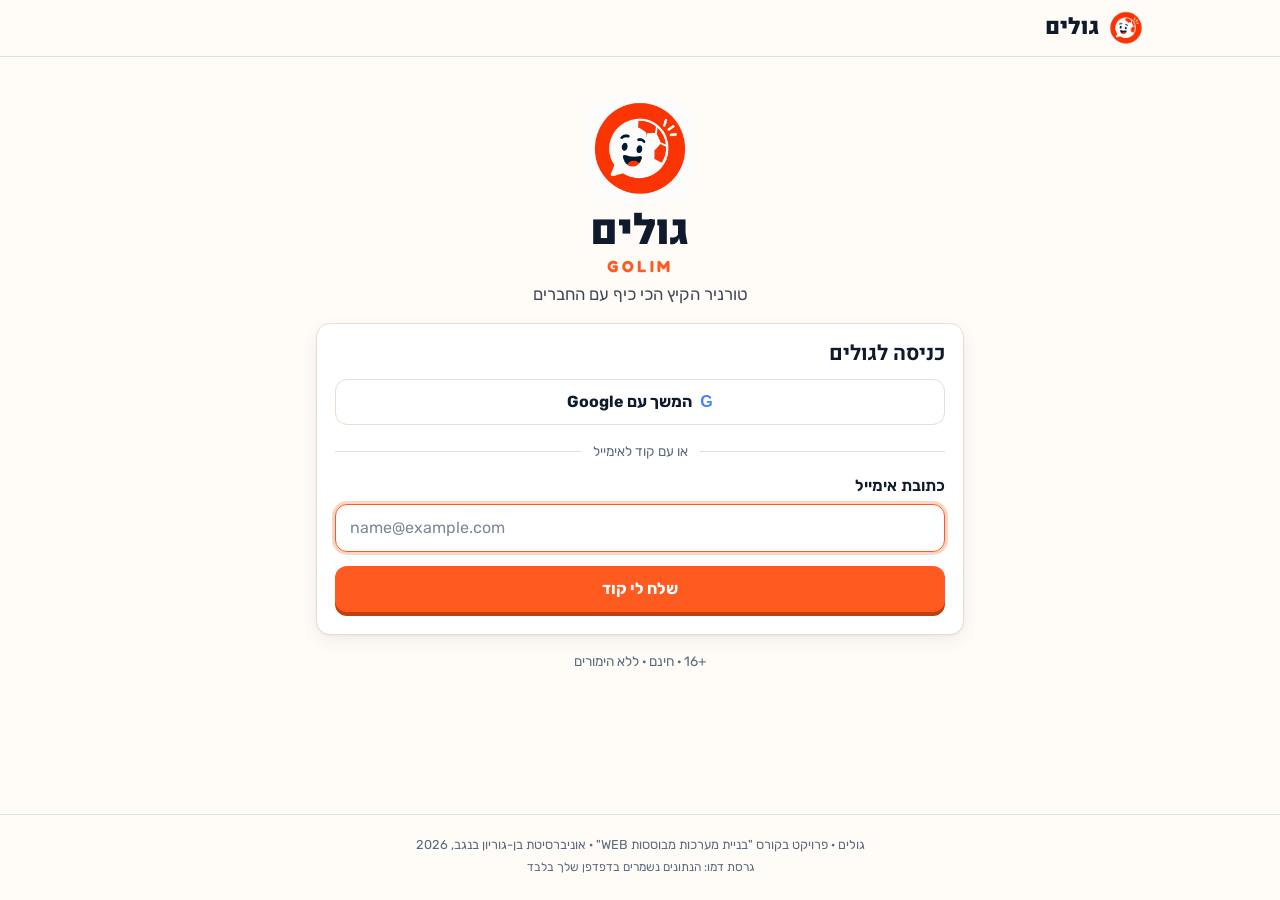
==== client/index.html @ 4a842ca5 "feat(client): Part B — HTML/CSS/JS client for Golim Six pages from the Part A spec (login + name, ma" ====
<!doctype html>
<html lang="he" dir="rtl">
<head>
  <meta charset="utf-8">
  <meta name="viewport" content="width=device-width, initial-scale=1, viewport-fit=cover">
  <title>כניסה · גולים</title>
  <meta name="description" content="גולים — ניחוש תוצאות משחקי כדורגל בליגות פרטיות עם חברים">
  <meta name="theme-color" content="#FF5A1F">
  <link rel="icon" type="image/png" href="img/logo.png">
  <link rel="preconnect" href="https://fonts.googleapis.com">
  <link rel="preconnect" href="https://fonts.gstatic.com" crossorigin>
  <link rel="stylesheet" href="https://fonts.googleapis.com/css2?family=Fredoka:wght@600;700&family=Heebo:wght@700;800;900&family=Rubik:wght@400;500;600;700&display=swap">
  <link rel="stylesheet" href="css/base.css">
  <link rel="stylesheet" href="css/layout.css">
  <link rel="stylesheet" href="css/components.css">
  <link rel="stylesheet" href="css/pages.css">
  <script src="js/data.js" defer></script>
  <script src="js/scoring.js" defer></script>
  <script src="js/validation.js" defer></script>
  <script src="js/api.js" defer></script>
  <script src="js/ui.js" defer></script>
  <script src="js/pages/login.js" defer></script>
</head>
<body data-page="login">
  <a class="skip-link" href="#main">דלג לתוכן</a>

  <header class="site-header">
    <div class="header-inner">
      <a class="brand" href="index.html" aria-label="גולים — עמוד הכניסה">
        <img src="img/logo.png" alt="" width="36" height="36">
        <span class="brand-name">גולים</span>
      </a>
    </div>
  </header>

  <main id="main" class="page page--narrow">
    <section class="login-hero" aria-labelledby="app-title">
      <img class="login-logo" src="img/logo.png" alt="" width="104" height="104">
      <h1 id="app-title" class="login-title">גולים <span class="login-title-en" lang="en">GOLIM</span></h1>
      <p class="login-tagline">טורניר הקיץ הכי כיף עם החברים</p>
    </section>

    <!-- שלב 1: בחירת שיטת כניסה והזנת אימייל -->
    <section id="step-email" class="card auth-step" aria-labelledby="email-title">
      <h2 id="email-title">כניסה לגולים</h2>
      <button type="button" class="btn btn--google btn--block" id="google-btn">
        <span class="google-g" aria-hidden="true">G</span> המשך עם Google
      </button>
      <p class="divider"><span>או עם קוד לאימייל</span></p>
      <form id="email-form" novalidate>
        <label for="email">כתובת אימייל</label>
        <input id="email" name="email" type="email" inputmode="email" autocomplete="email" dir="ltr"
               placeholder="name@example.com" aria-describedby="email-error">
        <p class="field-error" id="email-error" aria-live="polite"></p>
        <button type="button" class="link-btn" id="email-suggestion" hidden></button>
        <button type="submit" class="btn btn--primary btn--block">שלח לי קוד</button>
      </form>
    </section>

    <!-- שלב 2: הזנת הקוד שנשלח -->
    <section id="step-code" class="card auth-step" aria-labelledby="code-title" hidden>
      <h2 id="code-title">הזן את הקוד</h2>
      <p>שלחנו קוד בן 6 ספרות אל <bdi id="code-email" class="ltr-text"></bdi></p>
      <p class="demo-note">
        <span aria-hidden="true">📨</span>
        בגרסת הדמו אין שליחת מייל, אז הקוד מוצג כאן: <strong id="demo-code" class="ltr-text"></strong>
      </p>
      <form id="code-form" novalidate>
        <label for="code">קוד אימות</label>
        <input id="code" name="code" type="text" inputmode="numeric" autocomplete="one-time-code"
               maxlength="6" dir="ltr" class="code-input" aria-describedby="code-error">
        <p class="field-error" id="code-error" aria-live="polite"></p>
        <button type="submit" class="btn btn--primary btn--block">כניסה</button>
      </form>
      <div class="auth-links">
        <button type="button" class="link-btn" id="resend-btn">שלח קוד חדש</button>
        <button type="button" class="link-btn" id="change-email-btn">החלף כתובת אימייל</button>
      </div>
    </section>

    <!-- שלב 3: השלמת שם (רק בכניסה הראשונה) -->
    <section id="step-name" class="card auth-step" aria-labelledby="name-title" hidden>
      <h2 id="name-title">איך לקרוא לך?</h2>
      <p>השם יופיע בטבלאות ובליגות, כדי שהחברים יזהו אותך.</p>
      <form id="name-form" novalidate>
        <label for="display-name">שם תצוגה</label>
        <input id="display-name" name="displayName" type="text" autocomplete="nickname" maxlength="20"
               placeholder="לדוגמה: תום פ." aria-describedby="display-name-error display-name-count">
        <p class="hint" id="display-name-count">0/20 תווים</p>
        <p class="field-error" id="display-name-error" aria-live="polite"></p>
        <button type="submit" class="btn btn--primary btn--block">יאללה, מתחילים</button>
      </form>
    </section>

    <p class="fine-print"><bdi dir="ltr">16+</bdi> · חינם · ללא הימורים</p>
  </main>

  <footer class="site-footer">
    <p>גולים · פרויקט בקורס "בניית מערכות מבוססות WEB" · אוניברסיטת בן-גוריון בנגב, 2026</p>
    <p class="footer-note">גרסת דמו: הנתונים נשמרים בדפדפן שלך בלבד</p>
  </footer>
</body>
</html>
---- client/css/base.css ----
/*
 * base.css — משתני העיצוב (צבעים, גופנים, רדיוסים), איפוס בסיסי וטיפוגרפיה.
 * הצבעים והגופנים הם השפה העיצובית מסעיף 5 באפיון.
 */

:root {
  /* מותג */
  --orange: #FF5A1F;
  --orange-deep: #C23F0F;
  --orange-soft: #FFF3EA;

  /* משטחים וטקסט */
  --bg: #FFFBF6;
  --card: #FFFFFF;
  --sunken: #FAF1E6;
  --ink: #0F1B2D;
  --ink-2: #3D4856;
  --muted: #5A6B7F;
  --border: #EADDD1;

  /* צבעים סמנטיים — רק לתוצאות: פגיעה / חלקי / החטאה */
  --green: #16A34A;
  --green-soft: #E8F7EE;
  --amber: #B45309;
  --amber-soft: #FEF3E2;
  --red: #DC2626;
  --red-soft: #FDECEC;
  --blue: #2F80ED;

  /* מדליות לפודיום */
  --gold: #D9A82A;
  --silver: #C0C7CF;
  --bronze: #C28A52;

  --font-head: 'Heebo', 'Rubik', Arial, sans-serif;
  --font-body: 'Rubik', 'Heebo', Arial, sans-serif;
  --font-brand: 'Fredoka', 'Rubik', Arial, sans-serif;

  --radius: 14px;
  --radius-sm: 10px;
  --shadow: 0 1px 2px rgba(15, 27, 45, 0.05), 0 6px 18px rgba(15, 27, 45, 0.06);
  --nav-height: 68px;
  --content-width: 680px;
  --wide-width: 1040px;

  color-scheme: light;
}

/* מצב כהה לפי הגדרות המערכת */
@media (prefers-color-scheme: dark) {
  :root {
    --orange-soft: #33201A;
    --bg: #0B1422;
    --card: #14223A;
    --sunken: #0F1B2D;
    --ink: #F5EFE7;
    --ink-2: #D2DAE4;
    --muted: #9AABBE;
    --border: #26364F;
    --green: #34C46A;
    --green-soft: #12301F;
    --amber: #F0A43A;
    --amber-soft: #3A2A12;
    --red: #F26363;
    --red-soft: #3A1A1D;
    --shadow: 0 1px 2px rgba(0, 0, 0, 0.3), 0 6px 18px rgba(0, 0, 0, 0.25);
    color-scheme: dark;
  }
}

*,
*::before,
*::after {
  box-sizing: border-box;
}

html {
  -webkit-text-size-adjust: 100%;
}

body {
  margin: 0;
  min-height: 100vh;
  min-height: 100dvh; /* גובה אמיתי בנייד, כשסרגל הכתובת מתכווץ */
  display: flex;
  flex-direction: column;
  background: var(--bg);
  color: var(--ink);
  font-family: var(--font-body);
  font-size: 1rem;
  line-height: 1.5;
}

h1,
h2,
h3 {
  margin: 0;
  font-family: var(--font-head);
  line-height: 1.2;
}

p {
  margin: 0;
}

a {
  color: var(--orange-deep);
}

img {
  max-width: 100%;
  display: block;
}

button,
input {
  font: inherit;
  color: inherit;
}

button {
  cursor: pointer;
}

code {
  font-family: ui-monospace, Menlo, Consolas, monospace;
  background: var(--sunken);
  padding: 0.05em 0.35em;
  border-radius: 6px;
  direction: ltr;
  unicode-bidi: isolate;
}

[hidden] {
  display: none !important;
}

/* טבעת פוקוס גלויה לניווט במקלדת */
:focus-visible {
  outline: 3px solid var(--orange);
  outline-offset: 2px;
  border-radius: 6px;
}

/* מוסתר מהעין אבל נקרא בקורא מסך */
.visually-hidden {
  position: absolute;
  width: 1px;
  height: 1px;
  overflow: hidden;
  clip-path: inset(50%);
  white-space: nowrap;
}

.skip-link {
  position: absolute;
  inset-inline-start: 1rem;
  top: -100px;
  z-index: 100;
  background: var(--ink);
  color: var(--bg);
  padding: 0.5rem 1rem;
  border-radius: var(--radius-sm);
}

.skip-link:focus {
  top: 1rem;
}

.muted {
  color: var(--muted);
}

.ltr-text {
  direction: ltr;
  unicode-bidi: isolate;
}

@media (prefers-reduced-motion: reduce) {
  *,
  *::before,
  *::after {
    animation-duration: 0.01ms !important;
    transition-duration: 0.01ms !important;
  }
}
---- client/css/layout.css ----
/*
 * layout.css — מבנה העמוד: כותרת עליונה, תפריט ניווט, תוכן ואזור תחתון.
 * Mobile-first: בטלפון הניווט הוא סרגל תחתון בהישג אגודל,
 * ומ-900px ומעלה הוא עובר לשורה בכותרת העליונה.
 */

/* ---------- כותרת עליונה ---------- */

.site-header {
  position: sticky;
  top: 0;
  z-index: 40;
  background: var(--bg);
  border-bottom: 1px solid var(--border);
}

.header-inner {
  max-width: var(--wide-width);
  margin: 0 auto;
  padding: 10px 16px;
  display: flex;
  align-items: center;
  justify-content: space-between;
  gap: 16px;
}

.brand {
  display: flex;
  align-items: center;
  gap: 8px;
  text-decoration: none;
  color: var(--ink);
}

.brand img {
  border-radius: 10px; /* אייקון אפליקציה — הפינות הלבנות של הלוגו לא בולטות במצב כהה */
}

.brand-name {
  font-family: var(--font-head);
  font-weight: 900;
  font-size: 1.4rem;
}

.user-chip {
  display: flex;
  align-items: center;
  gap: 8px;
  text-decoration: none;
  color: var(--ink);
  font-weight: 500;
}

.user-chip-name {
  display: none; /* בטלפון רק העיגול עם האותיות */
}

/* ---------- ניווט: סרגל תחתון בטלפון ---------- */

.site-nav {
  position: fixed;
  inset-inline: 0;
  bottom: 0;
  z-index: 50;
  background: var(--card);
  border-top: 1px solid var(--border);
  padding-bottom: env(safe-area-inset-bottom);
}

.site-nav ul {
  list-style: none;
  margin: 0 auto;
  padding: 0;
  max-width: 520px;
  height: var(--nav-height);
  display: grid;
  grid-template-columns: repeat(4, 1fr);
}

.site-nav a {
  height: 100%;
  display: flex;
  flex-direction: column;
  align-items: center;
  justify-content: center;
  gap: 2px;
  color: var(--muted);
  text-decoration: none;
  font-size: 0.78rem;
  font-weight: 500;
}

.nav-icon {
  font-size: 1.35rem;
  line-height: 1;
  filter: grayscale(1);
  opacity: 0.7;
}

.site-nav a[aria-current] {
  color: var(--orange-deep);
  font-weight: 700;
}

.site-nav a[aria-current] .nav-icon {
  filter: none;
  opacity: 1;
}

/* מקום לסרגל התחתון, כדי שלא יסתיר את סוף העמוד */
body:has(.site-nav) {
  padding-bottom: calc(var(--nav-height) + env(safe-area-inset-bottom));
}

/* ---------- תוכן ---------- */

.page {
  flex: 1;
  width: 100%;
  max-width: var(--wide-width);
  margin: 0 auto;
  padding: 20px 16px 40px;
  display: flex;
  flex-direction: column;
  gap: 16px;
}

.page--narrow {
  max-width: var(--content-width);
}

.page-title {
  font-size: 1.75rem;
  font-weight: 900;
}

.section-title {
  font-size: 1.15rem;
  font-weight: 800;
  margin-bottom: 10px;
}

/* ---------- אזור תחתון ---------- */

.site-footer {
  padding: 20px 16px 24px;
  text-align: center;
  color: var(--muted);
  font-size: 0.8rem;
  border-top: 1px solid var(--border);
}

.footer-note {
  margin-top: 4px;
  font-size: 0.75rem;
}

/* ---------- מחשב: הניווט עולה לכותרת ---------- */

@media (min-width: 900px) {
  .header-inner {
    display: grid;
    grid-template-columns: 1fr auto 1fr;
  }

  .site-nav {
    position: static;
    background: none;
    border: 0;
    padding: 0;
  }

  .site-nav ul {
    height: auto;
    display: flex;
    gap: 4px;
  }

  .site-nav a {
    flex-direction: row;
    gap: 6px;
    padding: 8px 16px;
    border-radius: 999px;
    font-size: 0.95rem;
    color: var(--ink-2);
    transition: background-color 0.15s;
  }

  .site-nav a:hover {
    background: var(--sunken);
  }

  .site-nav a[aria-current] {
    background: var(--orange-soft);
  }

  .nav-icon {
    font-size: 1.05rem;
  }

  .user-slot {
    justify-self: end;
  }

  .user-chip-name {
    display: inline;
  }

  body:has(.site-nav) {
    padding-bottom: 0;
  }

  .page {
    padding-top: 32px;
  }
}
---- client/css/components.css ----
/*
 * components.css — רכיבים שחוזרים בכל האתר: כרטיסים, כפתורים, טפסים, שבבים, תגים והודעות.
 */

/* ---------- כרטיס ---------- */

.card {
  background: var(--card);
  border: 1px solid var(--border);
  border-radius: var(--radius);
  box-shadow: var(--shadow);
  padding: 18px;
}

.card-title {
  font-size: 1.1rem;
  font-weight: 800;
  margin-bottom: 10px;
}

/* ---------- כפתורים ---------- */

.btn {
  display: inline-flex;
  align-items: center;
  justify-content: center;
  gap: 8px;
  min-height: 44px; /* אזור לחיצה מינימלי לאצבע */
  padding: 10px 20px;
  border: 1px solid transparent;
  border-radius: 12px;
  font-weight: 700;
  text-decoration: none;
  transition: transform 0.08s, box-shadow 0.08s, background-color 0.15s;
}

.btn:disabled {
  cursor: not-allowed;
  opacity: 0.6;
}

/* הכפתור הראשי "טקטילי": צל כתום כהה מתחתיו, שוקע 4px בלחיצה */
.btn--primary {
  background: var(--orange);
  color: #fff;
  box-shadow: 0 4px 0 var(--orange-deep);
  margin-bottom: 4px;
}

.btn--primary:hover:not(:disabled) {
  background: #FF6B35;
}

.btn--primary:active:not(:disabled) {
  transform: translateY(4px);
  box-shadow: 0 0 0 var(--orange-deep);
}

.btn--secondary {
  background: var(--orange-soft);
  color: var(--orange-deep);
  border-color: color-mix(in srgb, var(--orange) 30%, transparent);
}

.btn--secondary:hover:not(:disabled) {
  background: color-mix(in srgb, var(--orange) 18%, var(--card));
}

.btn--ghost {
  background: transparent;
  color: var(--ink-2);
  border-color: var(--border);
}

.btn--ghost:hover:not(:disabled) {
  background: var(--sunken);
}

.btn--danger {
  background: transparent;
  color: var(--red);
  border-color: color-mix(in srgb, var(--red) 40%, transparent);
}

.btn--danger:hover {
  background: var(--red-soft);
}

.btn--google {
  background: var(--card);
  color: var(--ink);
  border-color: var(--border);
}

.btn--google:hover:not(:disabled) {
  background: var(--sunken);
}

.google-g {
  font-family: Arial, sans-serif;
  font-weight: 700;
  color: #4285F4;
}

.btn--whatsapp {
  background: #25D366;
  color: #0B3D1F;
}

.btn--block {
  width: 100%;
}

.btn--lg {
  min-height: 54px;
  font-size: 1.1rem;
}

.btn--sm {
  min-height: 38px;
  padding: 6px 14px;
  font-size: 0.9rem;
}

.link-btn {
  background: none;
  border: 0;
  padding: 6px 0;
  color: var(--orange-deep);
  font-weight: 600;
  text-decoration: underline;
  text-underline-offset: 3px;
}

.link-btn:disabled {
  color: var(--muted);
  text-decoration: none;
  cursor: default;
}

.icon-btn {
  display: inline-flex;
  align-items: center;
  justify-content: center;
  width: 44px;
  height: 44px;
  border-radius: 50%;
  background: var(--card);
  border: 1px solid var(--border);
  color: var(--ink);
  text-decoration: none;
  font-size: 1.1rem;
}

.spinner {
  width: 18px;
  height: 18px;
  border: 2.5px solid currentColor;
  border-inline-end-color: transparent;
  border-radius: 50%;
  animation: spin 0.7s linear infinite;
}

@keyframes spin {
  to {
    transform: rotate(360deg);
  }
}

/* ---------- טפסים ---------- */

label {
  display: block;
  font-weight: 600;
  margin-bottom: 6px;
}

input[type="text"],
input[type="email"],
input[type="search"] {
  width: 100%;
  min-height: 48px;
  padding: 10px 14px;
  border: 1.5px solid var(--border);
  border-radius: 12px;
  background: var(--card);
  font-size: 1rem; /* 16px ומעלה — מונע זום אוטומטי באייפון */
  transition: border-color 0.15s;
}

input:focus-visible {
  outline: none;
  border-color: var(--orange);
  box-shadow: 0 0 0 3px color-mix(in srgb, var(--orange) 25%, transparent);
}

input[aria-invalid="true"] {
  border-color: var(--red);
  background: var(--red-soft);
}

input::placeholder {
  color: var(--muted);
  opacity: 0.8;
}

/* רווחים בתוך טפסים */
form > label:not(:first-child) {
  margin-top: 14px;
}

form > .btn,
form > .form-actions {
  margin-top: 14px;
}

form .field-error,
form .hint {
  margin-top: 6px;
}

.field-error {
  color: var(--red);
  font-size: 0.9rem;
  font-weight: 500;
}

.field-error:empty {
  display: none;
}

.form-error {
  color: var(--red);
  font-weight: 600;
  text-align: center;
}

.form-error:empty {
  display: none;
}

.hint {
  color: var(--muted);
  font-size: 0.85rem;
}

.hint--warn {
  color: var(--amber);
  font-weight: 500;
}

.input-row {
  display: flex;
  gap: 8px;
}

.input-row input {
  flex: 1;
}

.form-actions {
  display: flex;
  flex-wrap: wrap;
  gap: 8px;
}

.check {
  display: inline-flex;
  align-items: center;
  gap: 8px;
  font-weight: 500;
  cursor: pointer;
  margin: 0;
}

.check input {
  width: 20px;
  height: 20px;
  accent-color: var(--orange);
}

/* מתג (switch) — checkbox רגיל עם עיצוב */
.switch {
  display: flex;
  align-items: center;
  gap: 12px;
  margin: 0;
  cursor: pointer;
  font-weight: 500;
}

.switch input {
  position: absolute;
  opacity: 0;
  width: 1px;
  height: 1px;
}

.switch-track {
  flex-shrink: 0;
  position: relative;
  width: 48px;
  height: 28px;
  border-radius: 999px;
  background: var(--border);
  transition: background-color 0.2s;
}

.switch-track::after {
  content: '';
  position: absolute;
  top: 3px;
  inset-inline-start: 3px;
  width: 22px;
  height: 22px;
  border-radius: 50%;
  background: #fff;
  box-shadow: 0 1px 3px rgba(0, 0, 0, 0.25);
  transition: inset-inline-start 0.2s;
}

.switch input:checked + .switch-track {
  background: var(--orange);
}

.switch input:checked + .switch-track::after {
  inset-inline-start: 23px;
}

.switch input:focus-visible + .switch-track {
  outline: 3px solid var(--orange);
  outline-offset: 2px;
}

.switch input:disabled ~ * {
  opacity: 0.5;
  cursor: not-allowed;
}

/* ---------- שבבים ולשוניות ---------- */

.chips {
  display: flex;
  flex-wrap: wrap;
  gap: 8px;
}

.chips--scroll {
  flex-wrap: nowrap;
  overflow-x: auto;
  padding-bottom: 4px;
  scrollbar-width: none;
}

.chip {
  flex-shrink: 0;
  min-height: 38px;
  padding: 6px 16px;
  border: 1.5px solid var(--border);
  border-radius: 999px;
  background: var(--card);
  color: var(--ink-2);
  font-weight: 500;
  white-space: nowrap;
  transition: background-color 0.15s, border-color 0.15s;
}

.chip:hover {
  border-color: var(--orange);
}

.chip[aria-pressed="true"] {
  background: var(--orange-soft);
  border-color: var(--orange);
  color: var(--orange-deep);
  font-weight: 700;
}

.segmented {
  display: grid;
  grid-auto-flow: column;
  grid-auto-columns: 1fr;
  padding: 4px;
  background: var(--sunken);
  border-radius: 999px;
}

.segmented button {
  min-height: 40px;
  border: 0;
  border-radius: 999px;
  background: transparent;
  color: var(--muted);
  font-weight: 600;
}

.segmented button[aria-pressed="true"] {
  background: var(--card);
  color: var(--ink);
  box-shadow: var(--shadow);
}

.segmented-sub {
  font-weight: 400;
  font-size: 0.85em;
}

/* ---------- תגים ---------- */

.pill {
  display: inline-block;
  padding: 3px 12px;
  border-radius: 999px;
  font-size: 0.85rem;
  font-weight: 700;
}

.pill--cta {
  background: var(--orange);
  color: #fff;
}

.pill--pending {
  background: var(--orange-soft);
  color: var(--amber);
  border: 1px dashed currentColor;
}

/* תג נקודות: ירוק = מדויק, כתום = חלקי, אדום = החטאה */
.badge {
  display: inline-block;
  min-width: 44px;
  padding: 3px 10px;
  border-radius: 999px;
  font-weight: 800;
  text-align: center;
}

.badge--exact {
  background: var(--green-soft);
  color: var(--green);
}

.badge--diff,
.badge--direction {
  background: var(--amber-soft);
  color: var(--amber);
}

.badge--miss {
  background: var(--red-soft);
  color: var(--red);
}

.live-tag {
  color: var(--red);
  font-weight: 700;
  font-size: 0.9rem;
}

.countdown-pill {
  display: inline-block;
  padding: 4px 12px;
  border-radius: 999px;
  background: var(--sunken);
  color: var(--ink-2);
  font-size: 0.85rem;
  font-weight: 600;
  font-variant-numeric: tabular-nums;
  white-space: nowrap;
}

.countdown-pill:empty {
  display: none;
}

.countdown-pill--urgent {
  background: var(--orange-soft);
  color: var(--orange-deep);
}

.avatar {
  display: inline-flex;
  align-items: center;
  justify-content: center;
  flex-shrink: 0;
  width: 34px;
  height: 34px;
  border-radius: 50%;
  background: var(--orange-soft);
  color: var(--orange-deep);
  font-family: var(--font-head);
  font-weight: 800;
  font-size: 0.85rem;
}

.avatar--lg {
  width: 56px;
  height: 56px;
  font-size: 1.2rem;
}

/* דגל עגול. רקע אפור בזמן טעינה או כשאין חיבור */
.flag {
  flex-shrink: 0;
  width: 28px;
  height: 28px;
  border-radius: 50%;
  object-fit: cover;
  background: var(--sunken);
  box-shadow: 0 0 0 1px var(--border);
}

.flag--sm {
  width: 22px;
  height: 22px;
}

.flag--lg {
  width: 52px;
  height: 52px;
}

.score {
  font-family: var(--font-head);
  font-weight: 800;
  font-variant-numeric: tabular-nums;
}

/* ---------- הודעות ---------- */

.banner {
  padding: 12px 16px;
  border-radius: var(--radius);
  font-weight: 600;
}

.banner--warn {
  background: var(--amber-soft);
  color: var(--amber);
  border: 1px solid color-mix(in srgb, var(--amber) 35%, transparent);
  animation: pop-in 0.2s ease-out;
}

.banner--locked {
  background: var(--sunken);
  border: 1px solid var(--border);
  display: grid;
  gap: 6px;
  font-weight: 500;
}

.banner-title {
  font-family: var(--font-head);
  font-weight: 800;
  font-size: 1.1rem;
}

.toast-region {
  position: fixed;
  inset-inline: 16px;
  bottom: calc(var(--nav-height) + 16px + env(safe-area-inset-bottom));
  z-index: 90;
  display: grid;
  justify-items: center;
  gap: 8px;
  pointer-events: none;
}

.toast {
  max-width: 420px;
  padding: 12px 18px;
  border-radius: 12px;
  background: var(--ink);
  color: var(--bg);
  font-weight: 600;
  box-shadow: 0 8px 24px rgba(0, 0, 0, 0.2);
  animation: pop-in 0.2s ease-out;
  transition: opacity 0.3s, transform 0.3s;
}

.toast--success {
  background: var(--green);
  color: #fff;
}

.toast--warn {
  background: var(--amber);
  color: #fff;
}

.toast--error {
  background: var(--red);
  color: #fff;
}

.toast--leaving {
  opacity: 0;
  transform: translateY(8px);
}

@keyframes pop-in {
  from {
    opacity: 0;
    transform: translateY(8px) scale(0.98);
  }
}

.empty-state {
  list-style: none;
  text-align: center;
  padding: 32px 16px;
  color: var(--muted);
  display: grid;
  gap: 8px;
  justify-items: center;
}

.empty-emoji {
  font-size: 2.5rem;
}

.loading-row {
  list-style: none;
  color: var(--muted);
  padding: 16px 0;
  text-align: center;
}

/* ---------- קונפטי ---------- */

.confetti {
  position: fixed;
  inset: 0;
  pointer-events: none;
  overflow: hidden;
  z-index: 100;
}

.confetti span {
  position: absolute;
  top: -12px;
  width: 9px;
  height: 14px;
  border-radius: 2px;
  animation: confetti-fall 1.9s cubic-bezier(0.2, 0.6, 0.4, 1) forwards;
}

@keyframes confetti-fall {
  to {
    transform: translate(var(--drift), 105vh) rotate(var(--spin));
    opacity: 0.6;
  }
}

@media (min-width: 900px) {
  .toast-region {
    bottom: 24px;
  }
}
---- client/css/pages.css ----
/*
 * pages.css — עיצוב שייחודי לעמוד אחד. מחולק לפי עמודים.
 */

/* ================= כניסה ================= */

.login-hero {
  text-align: center;
  display: grid;
  justify-items: center;
  gap: 6px;
  padding-top: 8px;
}

.login-logo {
  border-radius: 28px;
  animation: pop-in 0.4s ease-out;
}

.login-title {
  font-size: 2.6rem;
  font-weight: 900;
}

.login-title-en {
  display: block;
  font-family: var(--font-brand);
  font-size: 1rem;
  letter-spacing: 0.2em;
  color: var(--orange);
}

.login-tagline {
  color: var(--ink-2);
  font-size: 1.05rem;
}

.auth-step h2 {
  font-size: 1.3rem;
  margin-bottom: 12px;
}

.auth-step > p {
  margin-bottom: 12px;
}

.divider {
  display: flex;
  align-items: center;
  gap: 12px;
  margin: 16px 0;
  color: var(--muted);
  font-size: 0.85rem;
}

.divider::before,
.divider::after {
  content: '';
  flex: 1;
  height: 1px;
  background: var(--border);
}

.demo-note {
  padding: 10px 14px;
  border-radius: var(--radius-sm);
  background: var(--orange-soft);
  font-size: 0.9rem;
}

.demo-note strong {
  font-family: var(--font-head);
  font-size: 1.15rem;
  letter-spacing: 0.15em;
}

.code-input {
  text-align: center;
  font-size: 1.5rem !important;
  letter-spacing: 0.4em;
  font-variant-numeric: tabular-nums;
}

.auth-links {
  display: flex;
  justify-content: space-between;
  flex-wrap: wrap;
  margin-top: 10px;
}

.fine-print {
  text-align: center;
  color: var(--muted);
  font-size: 0.85rem;
}

/* ================= משחקים ================= */

.next-match {
  background: linear-gradient(160deg, var(--orange-soft), var(--card) 70%);
  display: grid;
  gap: 14px;
}

.nm-head {
  display: flex;
  align-items: center;
  justify-content: space-between;
  gap: 8px;
}

.nm-head .card-title {
  margin: 0;
}

.nm-teams {
  display: grid;
  grid-template-columns: 1fr auto 1fr;
  align-items: center;
  text-align: center;
}

.nm-team {
  display: grid;
  justify-items: center;
  gap: 6px;
  font-weight: 700;
}

.nm-time {
  font-family: var(--font-head);
  font-size: 1.5rem;
  font-weight: 900;
}

.matches-section {
  display: grid;
  gap: 12px;
}

.filters {
  display: grid;
  gap: 10px;
}

.list-summary {
  color: var(--muted);
  font-size: 0.9rem;
}

.match-list {
  list-style: none;
  margin: 0;
  padding: 0;
  display: grid;
  gap: 10px;
}

@media (min-width: 900px) {
  .match-list {
    grid-template-columns: 1fr 1fr;
  }
}

.match-card {
  display: grid;
  grid-template-columns: 1fr auto;
  align-items: center;
  gap: 12px;
  padding: 14px 16px;
  background: var(--card);
  border: 1px solid var(--border);
  border-radius: var(--radius);
  color: var(--ink);
  text-decoration: none;
  transition: border-color 0.15s, transform 0.15s, box-shadow 0.15s;
}

.match-card:hover {
  border-color: var(--orange);
  box-shadow: var(--shadow);
  transform: translateY(-1px);
}

.match-card--live {
  border-inline-start: 4px solid var(--red);
}

.mc-teams {
  display: grid;
  gap: 8px;
  min-width: 0;
}

.mc-team {
  display: flex;
  align-items: center;
  gap: 10px;
}

.mc-name {
  flex: 1;
  font-weight: 600;
  overflow: hidden;
  text-overflow: ellipsis;
  white-space: nowrap;
}

.mc-goals {
  font-family: var(--font-head);
  font-weight: 900;
  font-size: 1.15rem;
  min-width: 1.2em;
  text-align: center;
}

.match-card--live .mc-goals {
  color: var(--red);
}

.mc-side {
  display: grid;
  justify-items: end;
  gap: 6px;
  text-align: end;
  font-size: 0.9rem;
}

.mc-time {
  color: var(--muted);
  font-weight: 500;
}

.mc-guess {
  color: var(--ink-2);
}

.mc-guess--saved {
  color: var(--green);
  font-weight: 600;
}

/* ================= ניחוש ================= */

.predict-top {
  display: grid;
  grid-template-columns: auto 1fr auto;
  align-items: center;
  gap: 12px;
}

.predict-top .page-title {
  font-size: 1.35rem;
}

#predict-content {
  display: grid;
  gap: 16px;
}

.match-hero {
  text-align: center;
  display: grid;
  gap: 10px;
}

.hero-teams {
  display: grid;
  grid-template-columns: 1fr auto 1fr;
  align-items: center;
}

.hero-team {
  display: grid;
  justify-items: center;
  gap: 8px;
  font-size: 1.15rem;
}

.hero-vs {
  color: var(--muted);
  font-weight: 600;
}

.hero-meta {
  color: var(--muted);
  font-size: 0.9rem;
}

.predict-form {
  display: grid;
  gap: 14px;
}

.score-fieldset {
  border: 0;
  margin: 0;
  padding: 0;
  min-width: 0;
}

.score-pickers {
  display: grid;
  grid-template-columns: 1fr auto 1fr;
  align-items: start;
  gap: 8px;
}

.picker {
  display: grid;
  justify-items: center;
  gap: 8px;
  text-align: center;
}

.picker-team {
  display: flex;
  align-items: center;
  gap: 6px;
  margin: 0;
}

.stepper {
  display: flex;
  align-items: center;
  gap: 6px;
}

.step-btn {
  width: 44px;
  height: 44px;
  border-radius: 50%;
  border: 1.5px solid var(--border);
  background: var(--card);
  font-size: 1.4rem;
  font-weight: 700;
  line-height: 1;
  transition: background-color 0.15s, transform 0.08s;
}

.step-btn:hover:not(:disabled) {
  background: var(--orange-soft);
  border-color: var(--orange);
}

.step-btn:active:not(:disabled) {
  transform: scale(0.92);
}

.step-btn:disabled {
  opacity: 0.35;
  cursor: not-allowed;
}

.goals-input {
  width: 64px !important;
  min-height: 64px !important;
  padding: 0 !important;
  text-align: center;
  font-family: var(--font-head);
  font-size: 2.2rem !important;
  font-weight: 900;
  font-variant-numeric: tabular-nums;
}

.goals-input:disabled {
  background: var(--sunken);
  color: var(--ink-2);
}

.score-sep {
  align-self: center;
  margin-top: 30px;
  font-family: var(--font-head);
  font-size: 2rem;
  font-weight: 900;
  color: var(--muted);
}

/* מסך צר: + מעל המספר ו-− מתחתיו, כדי ששני הבוררים ייכנסו זה לצד זה */
@media (max-width: 480px) {
  .stepper {
    flex-direction: column;
  }

  .score-sep {
    margin-top: 0;
    padding-top: 28px;
  }
}

.double-row {
  padding-top: 12px;
  border-top: 1px dashed var(--border);
  display: grid;
  gap: 6px;
}

/* הכפתור הראשי נדבק לתחתית המסך בזמן גלילה (מעל סרגל הניווט) */
.save-row {
  position: sticky;
  bottom: calc(var(--nav-height) + env(safe-area-inset-bottom) + 8px);
  z-index: 5;
}

.success-msg {
  text-align: center;
  padding: 12px;
  border-radius: var(--radius-sm);
  background: var(--green-soft);
  animation: pop-in 0.25s ease-out;
}

.success-title {
  font-family: var(--font-head);
  font-weight: 800;
  font-size: 1.2rem;
  color: var(--green);
}

.success-next {
  color: var(--ink-2);
}

.dist-headline {
  font-weight: 600;
  margin-bottom: 10px;
}

.dist-bar {
  display: flex;
  height: 12px;
  border-radius: 999px;
  overflow: hidden;
  background: var(--sunken);
}

.dist-seg {
  transition: width 0.4s ease-out;
}

.dist-seg--home,
.dist-key--home::before {
  background: var(--orange);
}

.dist-seg--draw,
.dist-key--draw::before {
  background: var(--silver);
}

.dist-seg--away,
.dist-key--away::before {
  background: var(--ink-2);
}

.dist-legend {
  display: flex;
  flex-wrap: wrap;
  justify-content: space-between;
  gap: 8px;
  margin-top: 8px;
  font-size: 0.85rem;
  color: var(--ink-2);
}

.dist-key::before {
  content: '';
  display: inline-block;
  width: 10px;
  height: 10px;
  border-radius: 50%;
  margin-inline-end: 6px;
}

.rule-tiles {
  display: grid;
  grid-template-columns: repeat(4, 1fr);
  gap: 8px;
  margin: 10px 0;
}

.rule-tile {
  display: grid;
  justify-items: center;
  padding: 10px 4px;
  border-radius: var(--radius-sm);
  background: var(--sunken);
}

.rule-tile:first-child {
  background: var(--green-soft);
  color: var(--green);
}

.rule-points {
  font-family: var(--font-head);
  font-weight: 900;
  font-size: 1.5rem;
}

.rule-label {
  font-size: 0.85rem;
}

.next-link {
  align-self: center;
  font-weight: 600;
  padding: 8px;
}

/* ================= ליגות ================= */

.leagues-grid {
  display: grid;
  gap: 16px;
}

.invite-panel {
  display: grid;
  gap: 10px;
  text-align: center;
  animation: pop-in 0.25s ease-out;
}

.invite-title {
  font-size: 1.1rem;
}

.invite-code {
  font-family: var(--font-head);
  font-size: 2rem;
  font-weight: 900;
  letter-spacing: 0.2em;
  padding: 10px;
  border: 2px dashed var(--orange);
  border-radius: var(--radius-sm);
  background: var(--orange-soft);
  color: var(--orange-deep);
}

.invite-actions {
  display: grid;
  grid-template-columns: repeat(auto-fit, minmax(150px, 1fr));
  gap: 8px;
}

.league-list {
  list-style: none;
  margin: 0;
  padding: 0;
  display: grid;
  gap: 10px;
}

.league-card {
  display: flex;
  align-items: center;
  gap: 12px;
  padding: 14px 16px;
  background: var(--card);
  border: 1px solid var(--border);
  border-radius: var(--radius);
  color: var(--ink);
  text-decoration: none;
  transition: border-color 0.15s;
}

.league-card:hover {
  border-color: var(--orange);
}

.league-card--new {
  animation: highlight 1.8s ease-out;
}

@keyframes highlight {
  from {
    background: var(--orange-soft);
    border-color: var(--orange);
  }
}

.league-avatar {
  display: inline-flex;
  align-items: center;
  justify-content: center;
  width: 44px;
  height: 44px;
  border-radius: 12px;
  background: var(--ink);
  color: var(--bg);
  font-family: var(--font-head);
  font-weight: 800;
}

.league-info {
  flex: 1;
  display: grid;
}

.chevron {
  color: var(--muted);
  font-size: 1.5rem;
}

@media (min-width: 720px) {
  .leagues-grid {
    grid-template-columns: 1fr 1fr;
    align-items: start;
  }
}

/* ================= טבלה ================= */

.podium {
  display: grid;
  grid-template-columns: repeat(3, 1fr);
  align-items: end;
  gap: 8px;
  padding-top: 8px;
}

.podium-place {
  display: grid;
  justify-items: center;
  gap: 4px;
  text-align: center;
  min-width: 0;
}

.podium-name {
  font-size: 0.9rem;
  max-width: 100%;
  overflow: hidden;
  text-overflow: ellipsis;
  white-space: nowrap;
}

.podium-points {
  color: var(--muted);
  font-size: 0.85rem;
}

/* המדרגה: הראשון הכי גבוה */
.podium-step {
  width: 100%;
  display: grid;
  place-items: center;
  border-radius: 12px 12px 0 0;
  font-family: var(--font-head);
  font-weight: 900;
  font-size: 1.6rem;
  color: #0F1B2D; /* טקסט כהה קבוע — לבן על זהב/כסף לא קריא */
}

.podium-place--gold .podium-step {
  height: 96px;
  background: var(--gold);
}

.podium-place--silver .podium-step {
  height: 72px;
  background: var(--silver);
}

.podium-place--bronze .podium-step {
  height: 56px;
  background: var(--bronze);
}

.podium-place--gold .avatar {
  box-shadow: 0 0 0 3px var(--gold);
}

.table-card {
  padding: 0;
  overflow: hidden;
}

.table-head {
  display: flex;
  align-items: center;
  justify-content: space-between;
  gap: 12px;
  padding: 16px 16px 8px;
}

.table-head .card-title {
  margin: 0;
}

.search-input {
  max-width: 220px;
  min-height: 40px !important;
}

.rank-table {
  width: 100%;
  border-collapse: collapse;
}

.rank-table th {
  padding: 8px 12px;
  text-align: start;
  font-size: 0.8rem;
  font-weight: 600;
  color: var(--muted);
  border-bottom: 1px solid var(--border);
}

.rank-table abbr {
  text-decoration: none;
}

.rank-table td {
  padding: 10px 12px;
  border-bottom: 1px solid var(--border);
}

.rank-table tr.is-me td {
  background: var(--orange-soft);
  font-weight: 700;
}

.rank-cell {
  width: 3em;
  font-family: var(--font-head);
  font-weight: 800;
  color: var(--ink-2);
}

.name-cell {
  display: flex;
  align-items: center;
  gap: 10px;
}

.me-tag {
  padding: 1px 8px;
  border-radius: 999px;
  background: var(--orange);
  color: #fff;
  font-size: 0.75rem;
}

.points-cell {
  font-family: var(--font-head);
  font-weight: 900;
}

.empty-cell {
  text-align: center;
  color: var(--muted);
  padding: 24px !important;
}

.table-note {
  padding: 10px 16px 14px;
}

.skeleton-row td span {
  display: block;
  height: 18px;
  border-radius: 6px;
  background: linear-gradient(90deg, var(--sunken), var(--border), var(--sunken));
  background-size: 200% 100%;
  animation: shimmer 1.2s linear infinite;
}

@keyframes shimmer {
  to {
    background-position: -200% 0;
  }
}

.me-bar {
  position: sticky;
  bottom: calc(var(--nav-height) + env(safe-area-inset-bottom) + 8px);
  display: flex;
  align-items: center;
  gap: 12px;
  padding: 12px 16px;
  border-radius: var(--radius);
  background: var(--ink);
  color: var(--bg);
  box-shadow: 0 8px 24px rgba(0, 0, 0, 0.2);
}

.me-bar strong {
  margin-inline-start: auto;
  font-family: var(--font-head);
}

.me-rank {
  font-family: var(--font-head);
  font-weight: 900;
  font-size: 1.3rem;
  color: var(--orange);
}

@media (min-width: 900px) {
  .save-row,
  .me-bar {
    bottom: 16px;
  }
}

/* ================= פרופיל ================= */

.profile-identity {
  display: flex;
  align-items: center;
  gap: 14px;
}

.profile-identity > div {
  flex: 1;
  min-width: 0;
}

.profile-name {
  font-size: 1.4rem;
  font-weight: 900;
}

.profile-identity .muted {
  overflow: hidden;
  text-overflow: ellipsis;
  text-align: end;
}

.name-form {
  margin-top: 14px;
  padding-top: 14px;
  border-top: 1px dashed var(--border);
}

.stats-grid {
  display: grid;
  grid-template-columns: repeat(2, 1fr);
  gap: 10px;
  margin: 0;
}

.stat {
  background: var(--card);
  border: 1px solid var(--border);
  border-radius: var(--radius);
  padding: 14px;
  display: flex;
  flex-direction: column-reverse; /* המספר הגדול מעל התווית, בלי לשנות את סדר dt/dd */
  gap: 2px;
}

.stat dt {
  color: var(--muted);
  font-size: 0.85rem;
}

.stat dd {
  margin: 0;
  font-family: var(--font-head);
  font-size: 1.8rem;
  font-weight: 900;
}

@media (min-width: 720px) {
  .stats-grid {
    grid-template-columns: repeat(4, 1fr);
  }
}

.history-list {
  list-style: none;
  margin: 0;
  padding: 0;
}

.history-item {
  display: flex;
  align-items: center;
  justify-content: space-between;
  gap: 12px;
  padding: 10px 0;
  border-bottom: 1px solid var(--border);
}

.history-item:last-child {
  border-bottom: 0;
}

.history-link {
  text-decoration: none;
}

.settings-list {
  display: grid;
  gap: 14px;
}

.table-scroll {
  overflow-x: auto;
}

.rules-table {
  width: 100%;
  border-collapse: collapse;
  text-align: center;
}

.rules-table th,
.rules-table td {
  padding: 8px;
  border-bottom: 1px solid var(--border);
}

.rules-table thead th {
  font-size: 0.85rem;
  color: var(--muted);
}

.rules-table tbody th {
  text-align: start;
  font-weight: 500;
}

.demo-tools {
  border-style: dashed;
  box-shadow: none;
}

.demo-result {
  margin-top: 10px;
  font-weight: 500;
}

.demo-result:empty {
  display: none;
}
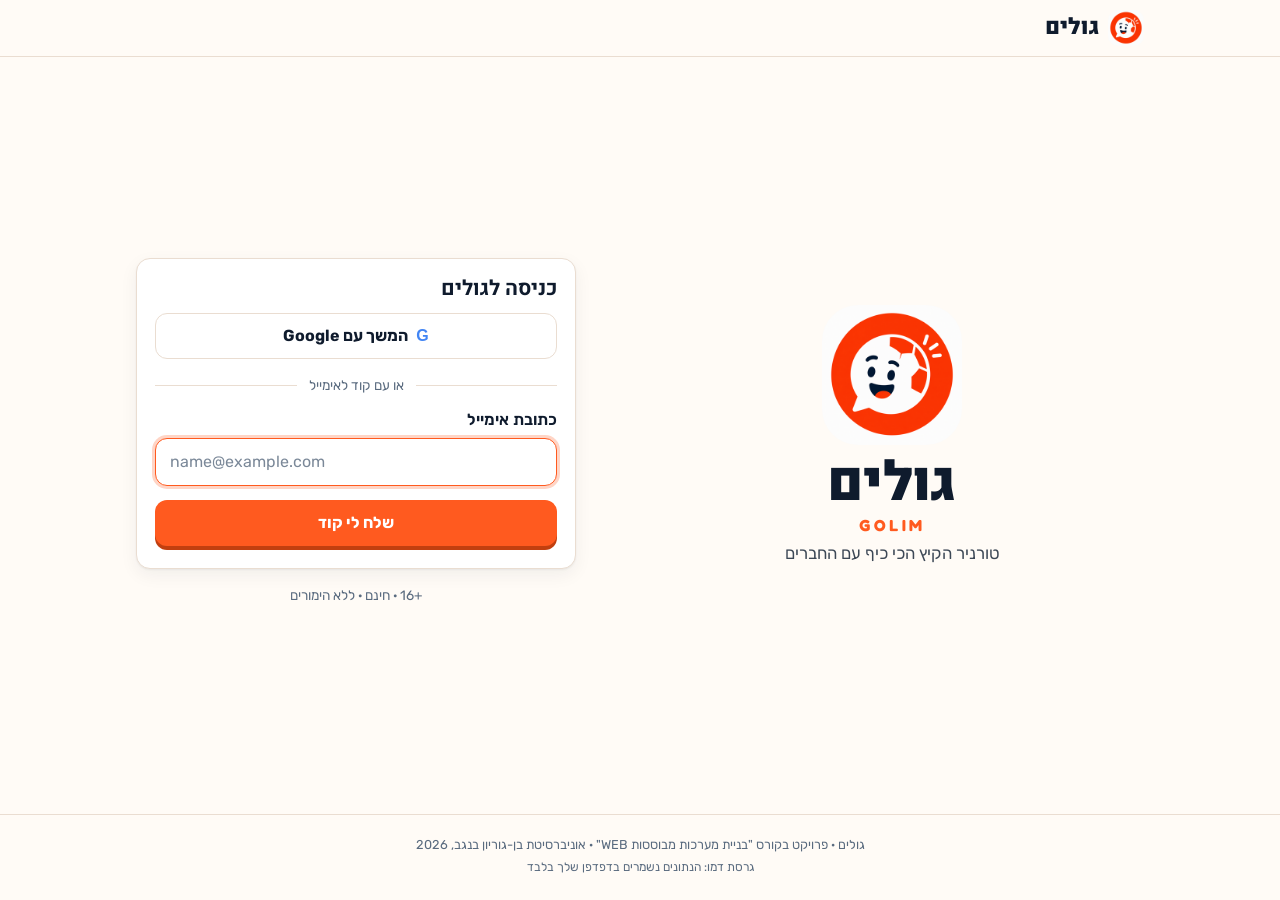
==== commit 7c6227b8: "feat(client): two-column desktop layout on every page Course staff feedback: the site must use wide " ====
--- a/client/index.html
+++ b/client/index.html
@@ -33,7 +33,7 @@
     </div>
   </header>
 
-  <main id="main" class="page page--narrow">
+  <main id="main" class="page page--split login-page">
     <section class="login-hero" aria-labelledby="app-title">
       <img class="login-logo" src="img/logo.png" alt="" width="104" height="104">
       <h1 id="app-title" class="login-title">גולים <span class="login-title-en" lang="en">GOLIM</span></h1>
@@ -84,9 +84,9 @@
       <p>השם יופיע בטבלאות ובליגות, כדי שהחברים יזהו אותך.</p>
       <form id="name-form" novalidate>
         <label for="display-name">שם תצוגה</label>
-        <input id="display-name" name="displayName" type="text" autocomplete="nickname" maxlength="20"
+        <input id="display-name" name="displayName" type="text" autocomplete="nickname" maxlength="30"
                placeholder="לדוגמה: תום פ." aria-describedby="display-name-error display-name-count">
-        <p class="hint" id="display-name-count">0/20 תווים</p>
+        <p class="hint" id="display-name-count">0/30 תווים</p>
         <p class="field-error" id="display-name-error" aria-live="polite"></p>
         <button type="submit" class="btn btn--primary btn--block">יאללה, מתחילים</button>
       </form>
--- a/client/css/layout.css
+++ b/client/css/layout.css
@@ -125,8 +125,16 @@
   gap: 16px;
 }
 
-.page--narrow {
+/* עמודים שבטלפון בנויים כעמודה אחת: עד 900px עמודה ממורכזת ברוחב נוח לקריאה,
+   ומ-900px ומעלה כל רוחב המסך, בפריסה של שתי עמודות (ראו pages.css). */
+.page--split {
   max-width: var(--content-width);
+}
+
+@media (min-width: 900px) {
+  .page--split {
+    max-width: var(--wide-width);
+  }
 }
 
 .page-title {
--- a/client/css/pages.css
+++ b/client/css/pages.css
@@ -92,6 +92,37 @@
   text-align: center;
   color: var(--muted);
   font-size: 0.85rem;
+}
+
+/* במחשב: הלוגו והכותרת בצד אחד, וכרטיס הכניסה בצד השני */
+@media (min-width: 900px) {
+  .login-page {
+    display: grid;
+    grid-template-columns: minmax(0, 1fr) minmax(0, 440px);
+    align-content: center;
+    align-items: center;
+    column-gap: 64px;
+    row-gap: 16px;
+  }
+
+  .login-page > * {
+    grid-column: 2;
+  }
+
+  .login-page > .login-hero {
+    grid-column: 1;
+    grid-row: 1 / span 2;
+  }
+
+  .login-logo {
+    width: 140px;
+    height: 140px;
+    border-radius: 36px;
+  }
+
+  .login-title {
+    font-size: 3.4rem;
+  }
 }
 
 /* ================= משחקים ================= */
@@ -256,6 +287,23 @@
 #predict-content {
   display: grid;
   gap: 16px;
+}
+
+.predict-main,
+.predict-side {
+  display: grid;
+  gap: 16px;
+  align-content: start;
+  min-width: 0;
+}
+
+/* במחשב: שתי עמודות. לטופס, השירות המרכזי, יש יותר רוחב */
+@media (min-width: 900px) {
+  #predict-content {
+    grid-template-columns: minmax(0, 3fr) minmax(0, 2fr);
+    align-items: start;
+    gap: 24px;
+  }
 }
 
 .match-hero {
@@ -611,6 +659,17 @@
   }
 }
 
+@media (min-width: 900px) {
+  .league-list {
+    grid-template-columns: 1fr 1fr;
+  }
+
+  .league-list > .empty-state,
+  .league-list > .loading-row {
+    grid-column: 1 / -1;
+  }
+}
+
 /* ================= טבלה ================= */
 
 .podium {
@@ -806,6 +865,49 @@
   }
 }
 
+.board-layout,
+.board-main {
+  display: grid;
+  gap: 16px;
+  min-width: 0;
+}
+
+/* במחשב: הפודיום בעמודה צדדית שנשארת גלויה בזמן גלילת הטבלה.
+   המיקום של כל עמודה קבוע, כדי שהטבלה לא תזוז כשהפודיום מוסתר בזמן חיפוש. */
+@media (min-width: 900px) {
+  .board-layout {
+    grid-template-columns: minmax(0, 2fr) minmax(0, 3fr);
+    align-items: start;
+    gap: 24px;
+  }
+
+  .podium {
+    grid-column: 1;
+    grid-row: 1;
+    position: sticky;
+    top: 80px; /* מתחת לכותרת העליונה */
+    padding: 24px 16px 16px;
+    background: var(--card);
+    border: 1px solid var(--border);
+    border-radius: var(--radius);
+  }
+
+  .board-main {
+    grid-column: 2;
+    grid-row: 1;
+  }
+
+  .podium:empty {
+    visibility: hidden; /* בזמן טעינה */
+  }
+}
+
+@media (max-width: 899px) {
+  .podium.is-searching {
+    display: none;
+  }
+}
+
 /* ================= פרופיל ================= */
 
 .profile-identity {
@@ -894,11 +996,6 @@
   text-decoration: none;
 }
 
-.settings-list {
-  display: grid;
-  gap: 14px;
-}
-
 .table-scroll {
   overflow-x: auto;
 }
@@ -938,3 +1035,20 @@
 .demo-result:empty {
   display: none;
 }
+
+.profile-layout,
+.profile-side {
+  display: grid;
+  gap: 16px;
+  align-content: start;
+  min-width: 0;
+}
+
+/* במחשב: ההיסטוריה בעמודה אחת, והחוקים וכלי הבדיקה בשנייה */
+@media (min-width: 900px) {
+  .profile-layout {
+    grid-template-columns: minmax(0, 1fr) minmax(0, 1fr);
+    align-items: start;
+    gap: 24px;
+  }
+}
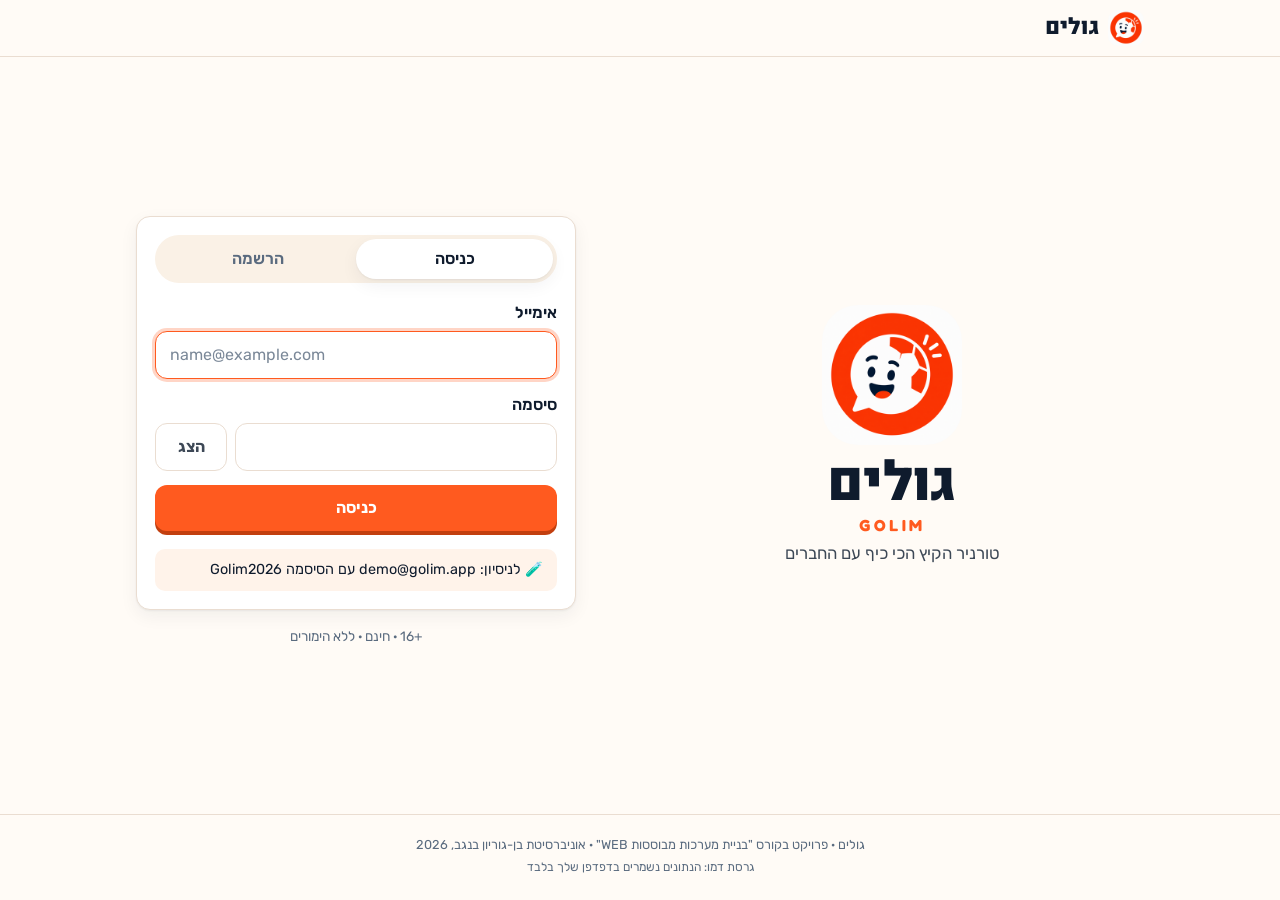
==== commit dfc95d82: "feat(client): email + password sign-in instead of Google and email codes Course staff advised droppi" ====
--- a/client/index.html
+++ b/client/index.html
@@ -40,55 +40,73 @@
       <p class="login-tagline">טורניר הקיץ הכי כיף עם החברים</p>
     </section>
 
-    <!-- שלב 1: בחירת שיטת כניסה והזנת אימייל -->
-    <section id="step-email" class="card auth-step" aria-labelledby="email-title">
-      <h2 id="email-title">כניסה לגולים</h2>
-      <button type="button" class="btn btn--google btn--block" id="google-btn">
-        <span class="google-g" aria-hidden="true">G</span> המשך עם Google
-      </button>
-      <p class="divider"><span>או עם קוד לאימייל</span></p>
-      <form id="email-form" novalidate>
-        <label for="email">כתובת אימייל</label>
-        <input id="email" name="email" type="email" inputmode="email" autocomplete="email" dir="ltr"
-               placeholder="name@example.com" aria-describedby="email-error">
-        <p class="field-error" id="email-error" aria-live="polite"></p>
-        <button type="button" class="link-btn" id="email-suggestion" hidden></button>
-        <button type="submit" class="btn btn--primary btn--block">שלח לי קוד</button>
+    <section class="card auth-card" aria-labelledby="auth-title">
+      <h2 id="auth-title" class="visually-hidden">כניסה או הרשמה</h2>
+      <div class="segmented" role="group" aria-label="כניסה או הרשמה">
+        <button type="button" data-mode="login" aria-pressed="true">כניסה</button>
+        <button type="button" data-mode="register" aria-pressed="false">הרשמה</button>
+      </div>
+
+      <!-- כניסה לחשבון קיים -->
+      <form id="login-form" class="auth-form" novalidate>
+        <label for="login-email">אימייל</label>
+        <input id="login-email" name="email" type="email" inputmode="email" autocomplete="username" dir="ltr"
+               placeholder="name@example.com" aria-describedby="login-email-error">
+        <p class="field-error" id="login-email-error" aria-live="polite"></p>
+
+        <label for="login-password">סיסמה</label>
+        <div class="input-row">
+          <input id="login-password" name="password" type="password" autocomplete="current-password" dir="ltr"
+                 aria-describedby="login-password-error">
+          <button type="button" class="btn btn--ghost password-toggle" aria-controls="login-password"
+                  aria-pressed="false">הצג</button>
+        </div>
+        <p class="field-error" id="login-password-error" aria-live="polite"></p>
+
+        <p class="form-error" id="login-error" role="alert"></p>
+        <button type="submit" class="btn btn--primary btn--block">כניסה</button>
+        <p class="demo-note">
+          <span aria-hidden="true">🧪</span>
+          לניסיון: <bdi class="ltr-text">demo@golim.app</bdi> עם הסיסמה <bdi class="ltr-text">Golim2026</bdi>
+        </p>
       </form>
-    </section>
 
-    <!-- שלב 2: הזנת הקוד שנשלח -->
-    <section id="step-code" class="card auth-step" aria-labelledby="code-title" hidden>
-      <h2 id="code-title">הזן את הקוד</h2>
-      <p>שלחנו קוד בן 6 ספרות אל <bdi id="code-email" class="ltr-text"></bdi></p>
-      <p class="demo-note">
-        <span aria-hidden="true">📨</span>
-        בגרסת הדמו אין שליחת מייל, אז הקוד מוצג כאן: <strong id="demo-code" class="ltr-text"></strong>
-      </p>
-      <form id="code-form" novalidate>
-        <label for="code">קוד אימות</label>
-        <input id="code" name="code" type="text" inputmode="numeric" autocomplete="one-time-code"
-               maxlength="6" dir="ltr" class="code-input" aria-describedby="code-error">
-        <p class="field-error" id="code-error" aria-live="polite"></p>
-        <button type="submit" class="btn btn--primary btn--block">כניסה</button>
-      </form>
-      <div class="auth-links">
-        <button type="button" class="link-btn" id="resend-btn">שלח קוד חדש</button>
-        <button type="button" class="link-btn" id="change-email-btn">החלף כתובת אימייל</button>
-      </div>
-    </section>
+      <!-- הרשמה: חשבון חדש -->
+      <form id="register-form" class="auth-form" novalidate hidden>
+        <label for="reg-name">שם תצוגה</label>
+        <input id="reg-name" name="name" type="text" autocomplete="nickname" maxlength="30"
+               placeholder="לדוגמה: תום פ." aria-describedby="reg-name-count reg-name-error">
+        <p class="hint" id="reg-name-count">0/30 תווים · כך החברים יזהו אותך בטבלה</p>
+        <p class="field-error" id="reg-name-error" aria-live="polite"></p>
 
-    <!-- שלב 3: השלמת שם (רק בכניסה הראשונה) -->
-    <section id="step-name" class="card auth-step" aria-labelledby="name-title" hidden>
-      <h2 id="name-title">איך לקרוא לך?</h2>
-      <p>השם יופיע בטבלאות ובליגות, כדי שהחברים יזהו אותך.</p>
-      <form id="name-form" novalidate>
-        <label for="display-name">שם תצוגה</label>
-        <input id="display-name" name="displayName" type="text" autocomplete="nickname" maxlength="30"
-               placeholder="לדוגמה: תום פ." aria-describedby="display-name-error display-name-count">
-        <p class="hint" id="display-name-count">0/30 תווים</p>
-        <p class="field-error" id="display-name-error" aria-live="polite"></p>
-        <button type="submit" class="btn btn--primary btn--block">יאללה, מתחילים</button>
+        <label for="reg-email">אימייל</label>
+        <input id="reg-email" name="email" type="email" inputmode="email" autocomplete="email" dir="ltr"
+               placeholder="name@example.com" aria-describedby="reg-email-error">
+        <p class="field-error" id="reg-email-error" aria-live="polite"></p>
+        <button type="button" class="link-btn" id="reg-email-suggestion" hidden></button>
+
+        <label for="reg-password">סיסמה</label>
+        <div class="input-row">
+          <input id="reg-password" name="password" type="password" autocomplete="new-password" dir="ltr"
+                 maxlength="64" aria-describedby="reg-password-rules reg-password-error">
+          <button type="button" class="btn btn--ghost password-toggle" aria-controls="reg-password"
+                  aria-pressed="false">הצג</button>
+        </div>
+        <!-- מתעדכן בזמן ההקלדה: כל דרישה שמתקיימת מקבלת ✓ -->
+        <ul class="password-rules" id="reg-password-rules">
+          <li data-rule="length">8 תווים לפחות</li>
+          <li data-rule="letter">אות באנגלית</li>
+          <li data-rule="digit">ספרה</li>
+        </ul>
+        <p class="field-error" id="reg-password-error" aria-live="polite"></p>
+
+        <label for="reg-confirm">אימות סיסמה</label>
+        <input id="reg-confirm" name="confirm" type="password" autocomplete="new-password" dir="ltr"
+               maxlength="64" aria-describedby="reg-confirm-error">
+        <p class="field-error" id="reg-confirm-error" aria-live="polite"></p>
+
+        <p class="form-error" id="register-error" role="alert"></p>
+        <button type="submit" class="btn btn--primary btn--block">יצירת חשבון</button>
       </form>
     </section>
 
--- a/client/css/components.css
+++ b/client/css/components.css
@@ -86,22 +86,6 @@
   background: var(--red-soft);
 }
 
-.btn--google {
-  background: var(--card);
-  color: var(--ink);
-  border-color: var(--border);
-}
-
-.btn--google:hover:not(:disabled) {
-  background: var(--sunken);
-}
-
-.google-g {
-  font-family: Arial, sans-serif;
-  font-weight: 700;
-  color: #4285F4;
-}
-
 .btn--whatsapp {
   background: #25D366;
   color: #0B3D1F;
@@ -177,6 +161,7 @@
 
 input[type="text"],
 input[type="email"],
+input[type="password"],
 input[type="search"] {
   width: 100%;
   min-height: 48px;
--- a/client/css/pages.css
+++ b/client/css/pages.css
@@ -35,57 +35,46 @@
   font-size: 1.05rem;
 }
 
-.auth-step h2 {
-  font-size: 1.3rem;
-  margin-bottom: 12px;
-}
-
-.auth-step > p {
-  margin-bottom: 12px;
-}
-
-.divider {
-  display: flex;
-  align-items: center;
-  gap: 12px;
-  margin: 16px 0;
-  color: var(--muted);
-  font-size: 0.85rem;
-}
-
-.divider::before,
-.divider::after {
-  content: '';
-  flex: 1;
-  height: 1px;
-  background: var(--border);
+.auth-card .segmented {
+  margin-bottom: 18px;
 }
 
 .demo-note {
+  margin-top: 14px;
   padding: 10px 14px;
   border-radius: var(--radius-sm);
   background: var(--orange-soft);
   font-size: 0.9rem;
 }
 
-.demo-note strong {
-  font-family: var(--font-head);
-  font-size: 1.15rem;
-  letter-spacing: 0.15em;
-}
-
-.code-input {
-  text-align: center;
-  font-size: 1.5rem !important;
-  letter-spacing: 0.4em;
-  font-variant-numeric: tabular-nums;
-}
-
-.auth-links {
-  display: flex;
-  justify-content: space-between;
+/* דרישות הסיסמה: עיגול ריק שהופך ל-✓ ירוק כשהדרישה מתקיימת */
+.password-rules {
+  list-style: none;
+  margin: 8px 0 0;
+  padding: 0;
+  display: flex;
   flex-wrap: wrap;
-  margin-top: 10px;
+  gap: 4px 16px;
+  color: var(--muted);
+  font-size: 0.85rem;
+}
+
+.password-rules li::before {
+  content: '○';
+  margin-inline-end: 4px;
+}
+
+.password-rules li.is-met {
+  color: var(--green);
+  font-weight: 500;
+}
+
+.password-rules li.is-met::before {
+  content: '✓';
+}
+
+.password-toggle {
+  min-width: 72px;
 }
 
 .fine-print {
